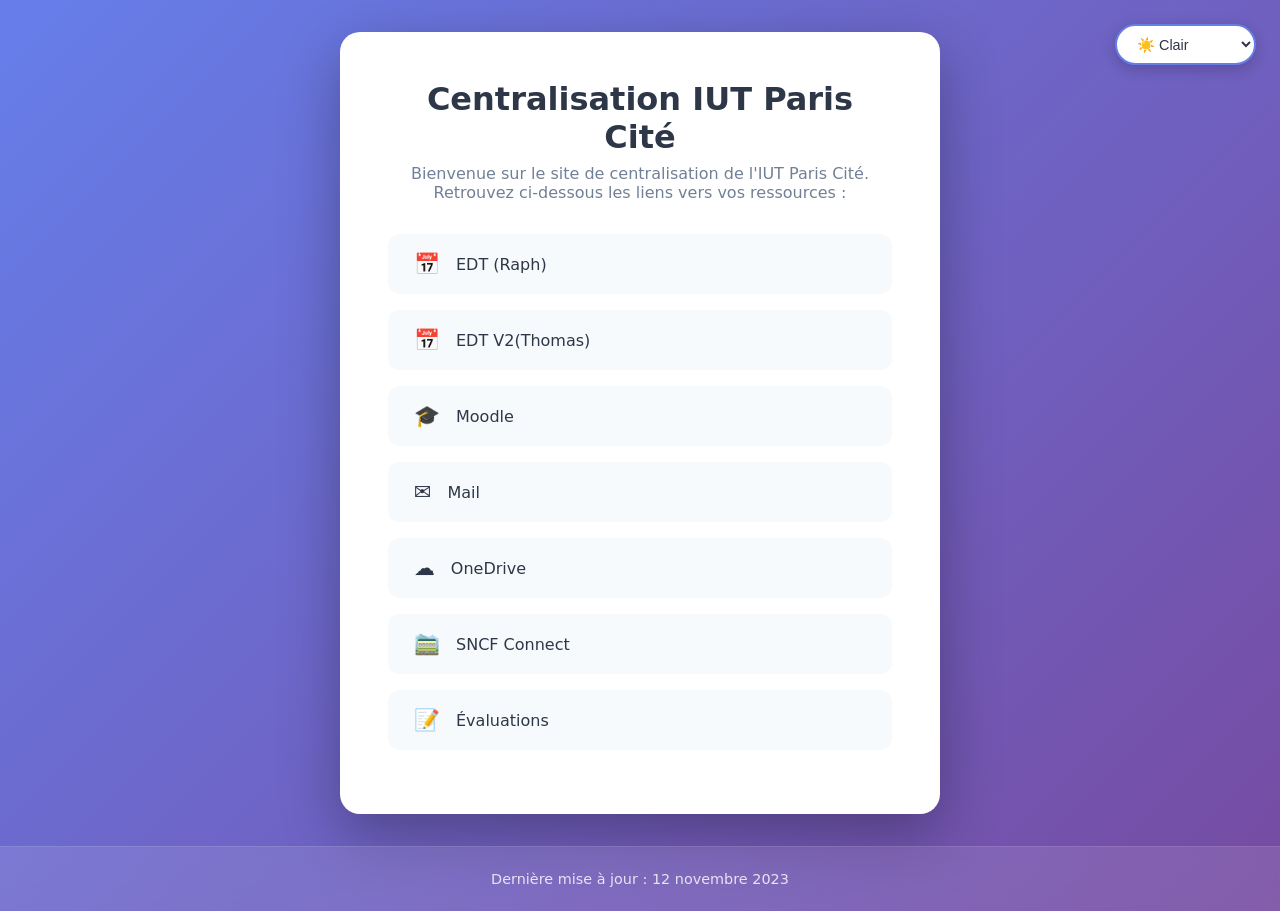
==== index.html @ b3e512ca "Add files via upload" ====
<!DOCTYPE html>
<html lang="fr" data-theme="clair">
<head>
    <meta charset="UTF-8">
    <meta name="viewport" content="width=device-width, initial-scale=1.0">
    <link rel="shortcut icon" href="logo.png" type="image/x-icon">
    <title>Centralisation IUT Paris Cité</title>
    <link rel="stylesheet" href="style.css">
    <script src="script.js" defer></script>
</head>
<body>
    <div class="theme-selector">
        <select id="themeSelect" onchange="changeTheme(this.value)">
            <option value="clair">☀️ Clair</option>
            <option value="sombre">🌙 Sombre</option>
            <option value="pariscite">🎓 Paris Cité</option>
        </select>
    </div>

    <main>
        <div class="container">
            <header>
                <h1>Centralisation IUT Paris Cité</h1>
                <p class="subtitle">Bienvenue sur le site de centralisation de l'IUT Paris Cité. Retrouvez ci-dessous les liens vers vos ressources :</p>
            </header>

            <ul class="links">
                <li><a href="https://edt.raph9213.xyz/" target="_blank" rel="noopener"><span class="icon">📅</span><span>EDT (Raph)</span></a></li>
                <li><a href="https://but.daisseur.xyz/semaine" target="_blank" rel="noopener"><span class="icon">📅</span><span>EDT V2(Thomas)</span></a></li>
                <li><a href="https://moodle2026.u-pariscite.fr/" target="_blank" rel="noopener"><span class="icon">🎓</span><span>Moodle</span></a></li>
                <li><a href="https://outlook.cloud.microsoft/mail/" target="_blank" rel="noopener"><span class="icon">✉️</span><span>Mail</span></a></li>
                <li><a href="https://up75-my.sharepoint.com/" target="_blank" rel="noopener"><span class="icon">☁️</span><span>OneDrive</span></a></li>
                <li><a href="https://www.sncf-connect.com/" target="_blank" rel="noopener"><span class="icon">🚞</span><span>SNCF Connect</span></a></li>
                <li><a href="eval.html" rel="noopener"><span class="icon">📝</span><span>Évaluations</span></a></li>
            </ul>
        </div>
    </main>

    <footer>
        <p>Dernière mise à jour : 12 novembre 2023</p>
    </footer>
</body>
</html>
---- style.css ----
:root {
    --transition: all 0.3s ease;
}

/* Thème Clair */
[data-theme="clair"] {
    --bg: linear-gradient(135deg, #667eea 0%, #764ba2 100%);
    --card-bg: #ffffff;
    --text: #2d3748;
    --text-secondary: #718096;
    --link-bg: #f7fafc;
    --link-hover-bg: #667eea;
    --link-hover-text: #ffffff;
    --accent: #667eea;
    --shadow: 0 20px 60px rgba(0, 0, 0, 0.3);
    --footer-bg: rgba(255, 255, 255, 0.1);
    --footer-text: rgba(255, 255, 255, 0.9);
}

/* Thème Sombre */
[data-theme="sombre"] {
    --bg: linear-gradient(135deg, #0f0c29 0%, #302b63 50%, #24243e 100%);
    --card-bg: #1a202c;
    --text: #e2e8f0;
    --text-secondary: #a0aec0;
    --link-bg: #2d3748;
    --link-hover-bg: #4c51bf;
    --link-hover-text: #ffffff;
    --accent: #805ad5;
    --shadow: 0 20px 60px rgba(0, 0, 0, 0.6);
    --footer-bg: rgba(0, 0, 0, 0.3);
    --footer-text: rgba(255, 255, 255, 0.7);
}

/* Thème Paris Cité */
[data-theme="pariscite"] {
    --bg: linear-gradient(135deg, #a7005f 0%, #610039 100%);
    --card-bg: #ffffff;
    --text: #003366;
    --text-secondary: #4a5568;
    --link-bg: #f0f4f8;
    --link-hover-bg: #E2001A;
    --link-hover-text: #ffffff;
    --accent: #E2001A;
    --shadow: 0 20px 60px rgba(0, 51, 102, 0.4);
    --footer-bg: rgba(0, 51, 102, 0.15);
    --footer-text: rgba(255, 255, 255, 0.9);
}

* {
    margin: 0;
    padding: 0;
    box-sizing: border-box;
}

body {
    font-family: 'Segoe UI', system-ui, sans-serif;
    background: var(--bg);
    min-height: 100vh;
    display: flex;
    flex-direction: column;
    transition: var(--transition);
}

.theme-selector {
    position: fixed;
    top: 1.5rem;
    right: 1.5rem;
    z-index: 100;
}

.theme-selector select {
    padding: 0.6rem 1rem;
    border-radius: 25px;
    border: 2px solid var(--accent);
    background: var(--card-bg);
    color: var(--text);
    font-size: 0.9rem;
    cursor: pointer;
    transition: var(--transition);
    box-shadow: 0 4px 15px rgba(0, 0, 0, 0.2);
}

.theme-selector select:hover {
    transform: translateY(-2px);
    box-shadow: 0 6px 20px rgba(0, 0, 0, 0.3);
}

main {
    flex: 1;
    display: flex;
    align-items: center;
    justify-content: center;
    padding: 2rem;
}

.container {
    background: var(--card-bg);
    border-radius: 20px;
    padding: 3rem;
    box-shadow: var(--shadow);
    max-width: 600px;
    width: 100%;
    transition: var(--transition);
}

h1 {
    color: var(--text);
    text-align: center;
    margin-bottom: 0.5rem;
    font-size: 2rem;
    transition: var(--transition);
}

.subtitle {
    text-align: center;
    color: var(--text-secondary);
    margin-bottom: 2rem;
    transition: var(--transition);
}

.links {
    list-style: none;
}

.links li {
    margin-bottom: 1rem;
}

.links a {
    display: flex;
    align-items: center;
    padding: 1rem 1.5rem;
    background: var(--link-bg);
    border-radius: 12px;
    text-decoration: none;
    color: var(--text);
    font-weight: 500;
    transition: var(--transition);
    border: 2px solid transparent;
}

.links a:hover {
    background: var(--link-hover-bg);
    color: var(--link-hover-text);
    transform: translateX(10px);
    border-color: var(--accent);
}

.icon {
    margin-right: 1rem;
    font-size: 1.3rem;
}

/* FOOTER */
footer {
    background: var(--footer-bg);
    color: var(--footer-text);
    text-align: center;
    padding: 1.5rem;
    margin-top: auto;
    backdrop-filter: blur(10px);
    border-top: 1px solid rgba(255, 255, 255, 0.1);
    transition: var(--transition);
}

footer p {
    font-size: 0.9rem;
    opacity: 0.9;
}

/* ===== Page Évaluations ===== */
.eval-section {
    margin-top: 2rem;
}

.eval-section h2 {
    color: var(--text);
    margin-bottom: 1rem;
    font-size: 1.3rem;
    border-bottom: 2px solid var(--accent);
    padding-bottom: 0.4rem;
    transition: var(--transition);
}

.eval-card {
    background: var(--link-bg);
    border-radius: 12px;
    padding: 1.2rem 1.5rem;
    margin-bottom: 1rem;
    border-left: 4px solid var(--accent);
    transition: var(--transition);
}

.eval-card:hover {
    transform: translateX(5px);
}

.eval-header {
    display: flex;
    justify-content: space-between;
    align-items: center;
    flex-wrap: wrap;
    gap: 0.5rem;
    margin-bottom: 0.5rem;
}

.badge {
    padding: 0.25rem 0.8rem;
    border-radius: 20px;
    font-size: 0.8rem;
    font-weight: 600;
    color: #fff;
}

.badge-math { background: #667eea; }
.badge-info { background: #48bb78; }
.badge-physique { background: #ed8936; }
.badge-sae { background: #E2001A; }

.eval-date {
    color: var(--text-secondary);
    font-size: 0.9rem;
}

.eval-date.deadline {
    color: #e53e3e;
    font-weight: 600;
}

.eval-card h3 {
    color: var(--text);
    margin-bottom: 0.3rem;
    transition: var(--transition);
}

.eval-chapitres, .eval-desc {
    color: var(--text-secondary);
    font-size: 0.9rem;
    transition: var(--transition);
}

/* Sujet déroulant */
.sujet-details {
    margin-top: 0.8rem;
}

.sujet-details summary {
    cursor: pointer;
    color: var(--accent);
    font-weight: 600;
    padding: 0.4rem 0;
    user-select: none;
}

.sujet-details summary:hover {
    text-decoration: underline;
}

.sujet-content {
    margin-top: 0.6rem;
    padding: 1rem;
    background: var(--card-bg);
    border-radius: 8px;
    color: var(--text);
    transition: var(--transition);
}

.sujet-content ul {
    padding-left: 1.2rem;
}

.sujet-content li {
    margin-bottom: 0.3rem;
    color: var(--text-secondary);
}
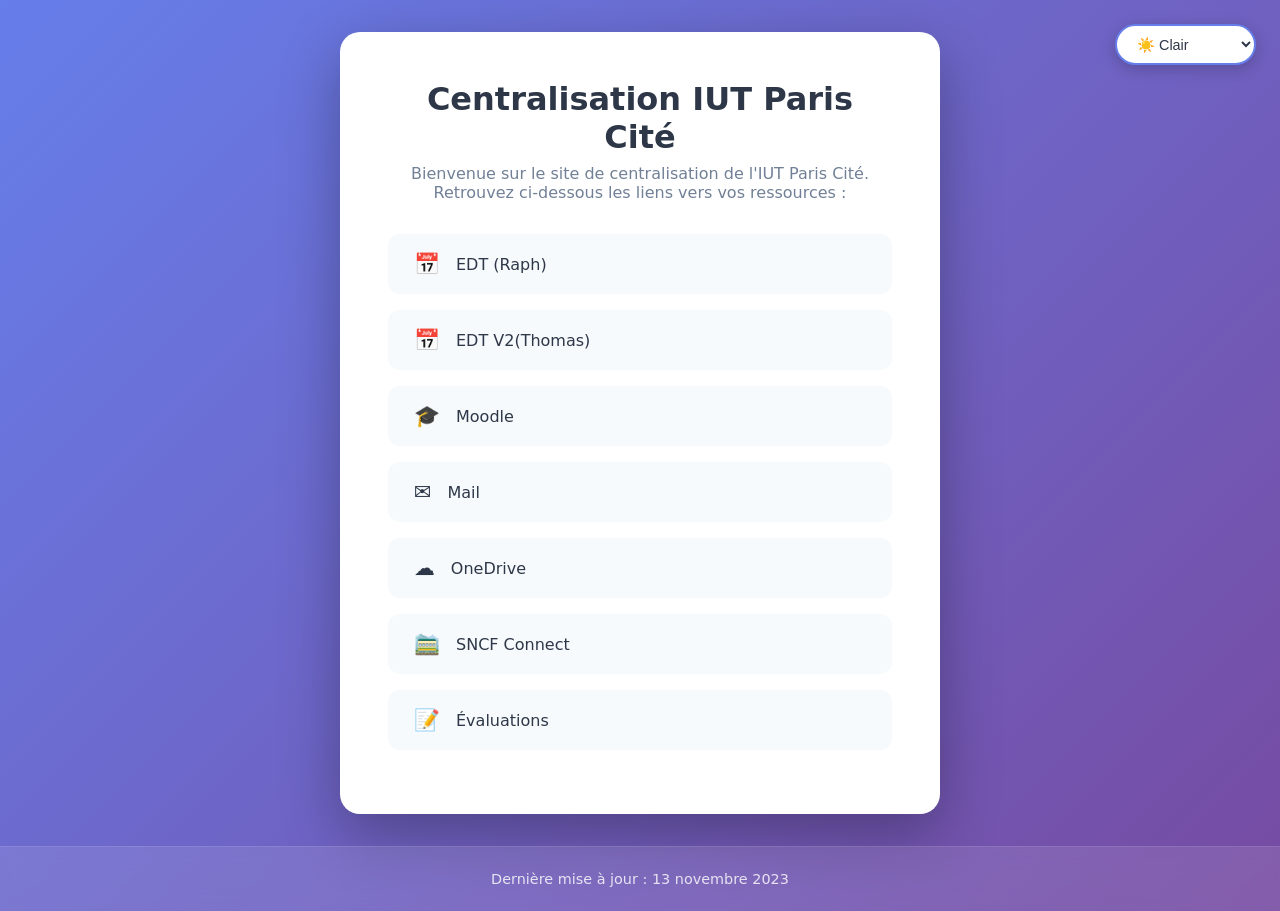
==== commit 8e732ada: "Add files via upload" ====
--- a/index.html
+++ b/index.html
@@ -37,7 +37,7 @@
     </main>
 
     <footer>
-        <p>Dernière mise à jour : 12 novembre 2023</p>
+        <p>Dernière mise à jour : 13 novembre 2023</p>
     </footer>
 </body>
 </html>
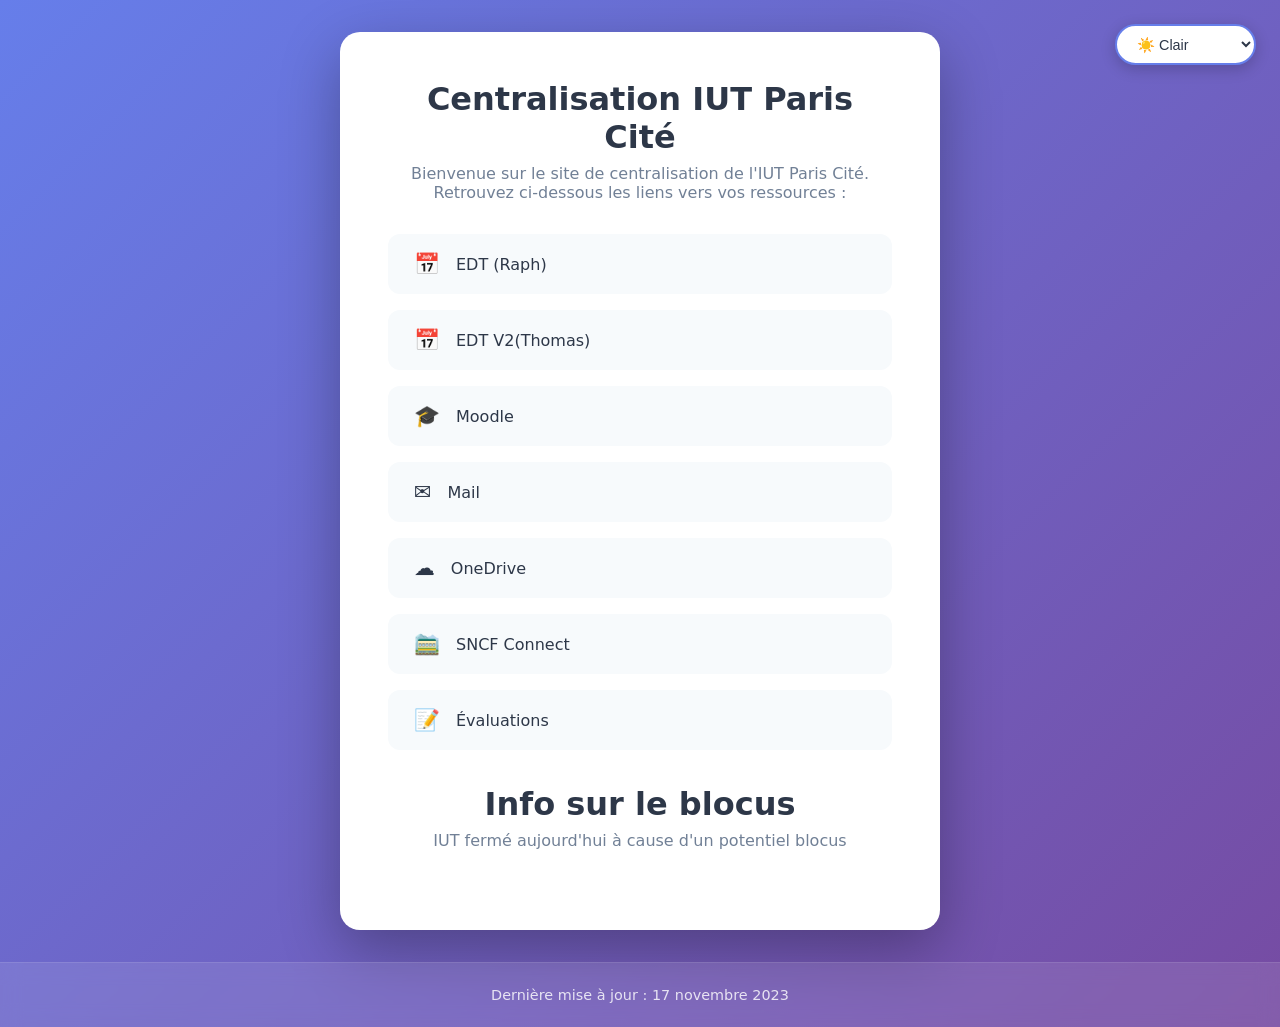
==== commit dfa0e2b0: "Add files via upload" ====
--- a/index.html
+++ b/index.html
@@ -33,11 +33,14 @@
                 <li><a href="https://www.sncf-connect.com/" target="_blank" rel="noopener"><span class="icon">🚞</span><span>SNCF Connect</span></a></li>
                 <li><a href="eval.html" rel="noopener"><span class="icon">📝</span><span>Évaluations</span></a></li>
             </ul>
+            <br>
+            <h1>Info sur le blocus</h1>
+            <p class="subtitle">IUT fermé aujourd'hui à cause d'un potentiel blocus</p>
         </div>
     </main>
 
     <footer>
-        <p>Dernière mise à jour : 13 novembre 2023</p>
+        <p>Dernière mise à jour : 17 novembre 2023</p>
     </footer>
 </body>
 </html>
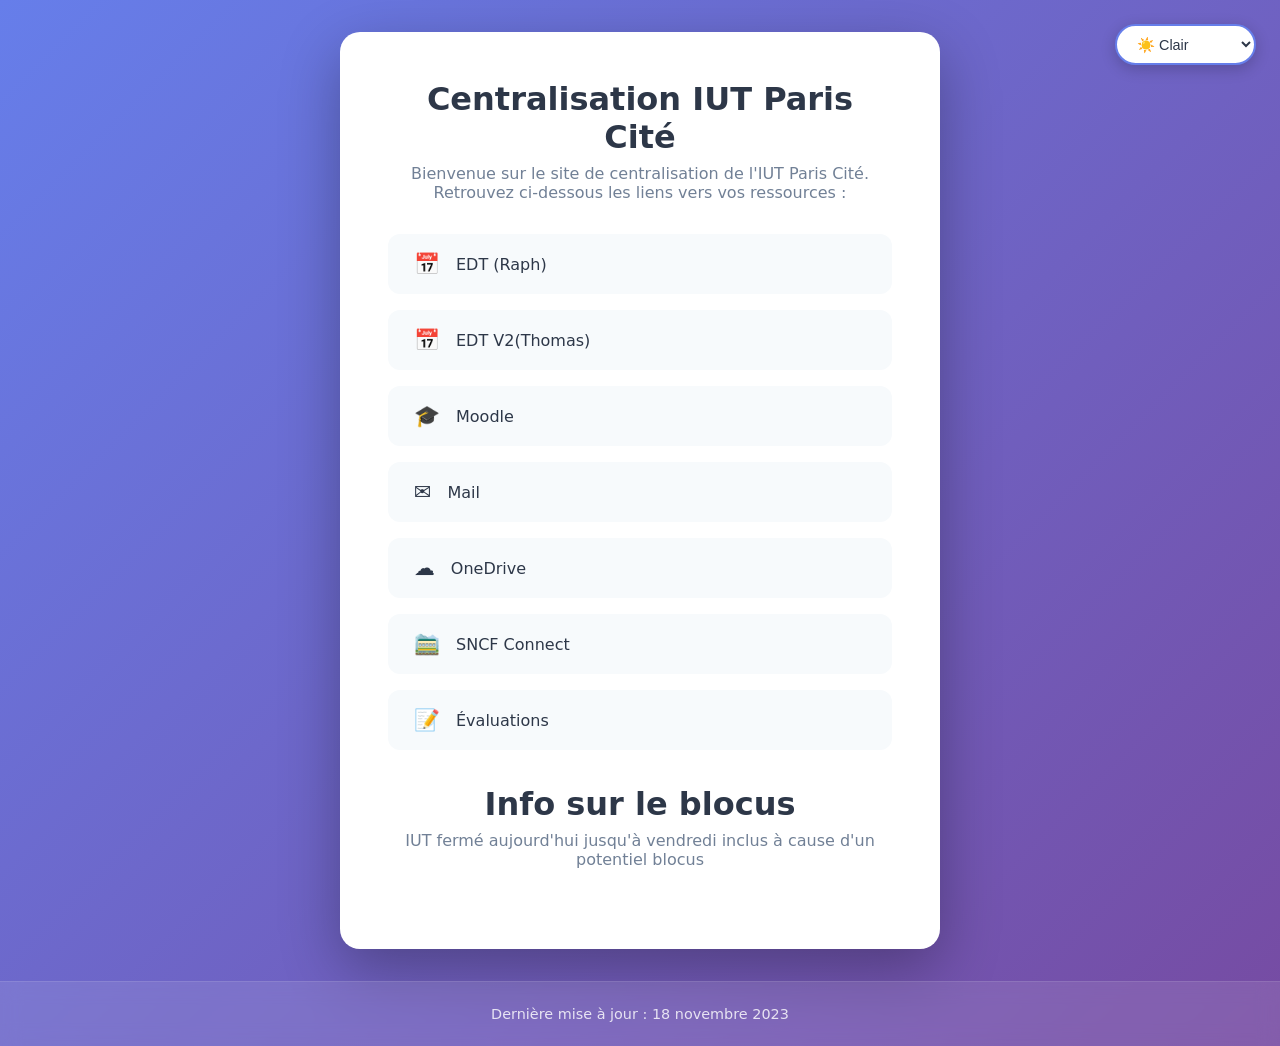
==== commit 62271335: "Add files via upload" ====
--- a/index.html
+++ b/index.html
@@ -35,12 +35,12 @@
             </ul>
             <br>
             <h1>Info sur le blocus</h1>
-            <p class="subtitle">IUT fermé aujourd'hui à cause d'un potentiel blocus</p>
+            <p class="subtitle">IUT fermé aujourd'hui jusqu'à vendredi inclus à cause d'un potentiel blocus</p>
         </div>
     </main>
 
     <footer>
-        <p>Dernière mise à jour : 17 novembre 2023</p>
+        <p>Dernière mise à jour : 18 novembre 2023</p>
     </footer>
 </body>
 </html>
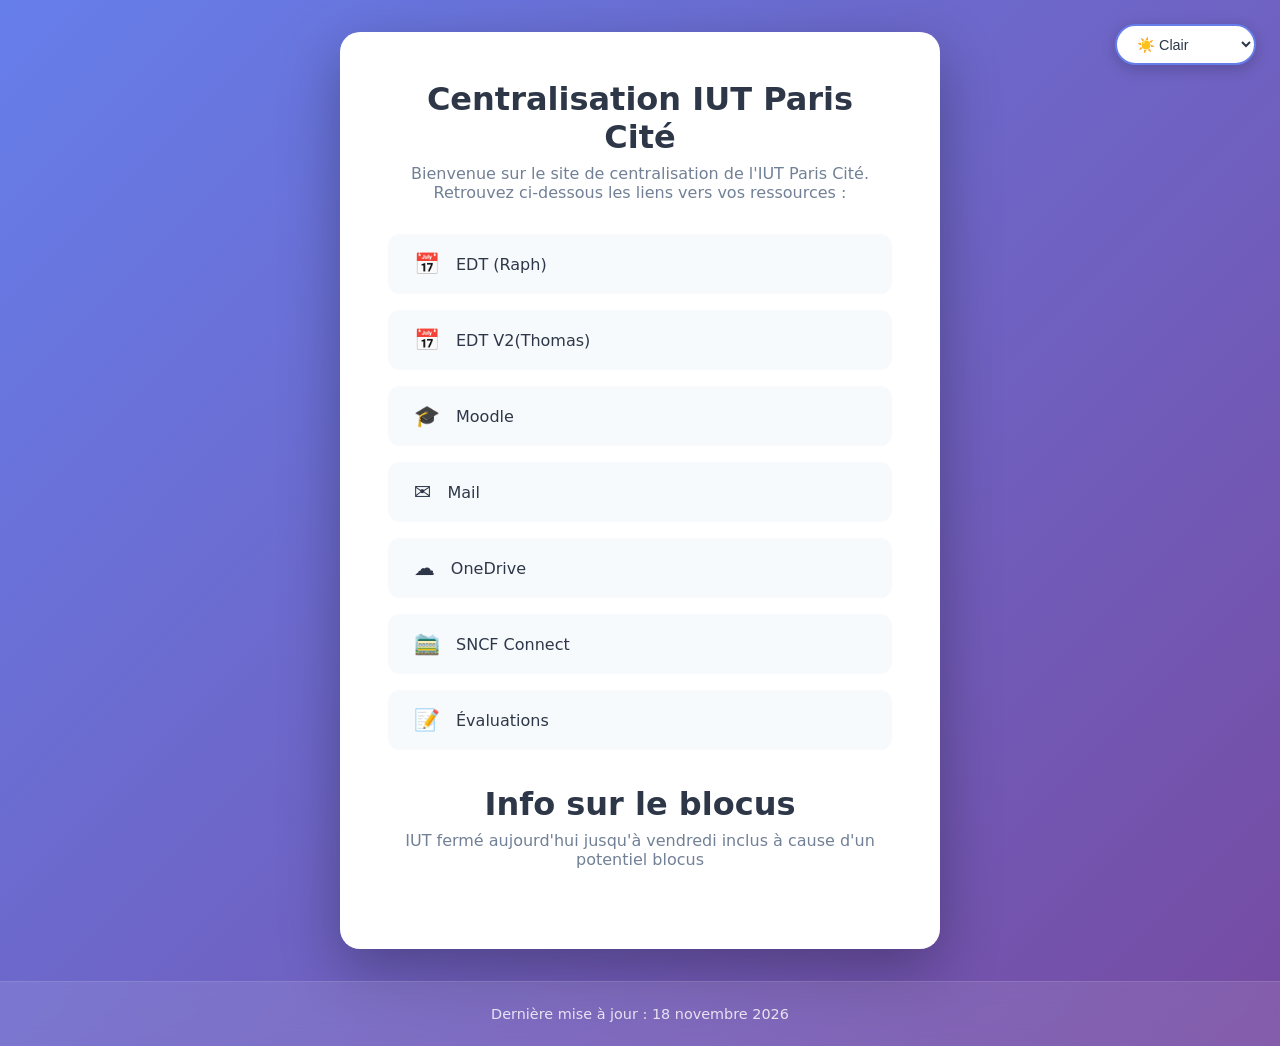
==== commit a15db56e: "Add files via upload" ====
--- a/index.html
+++ b/index.html
@@ -40,7 +40,7 @@
     </main>
 
     <footer>
-        <p>Dernière mise à jour : 18 novembre 2023</p>
+        <p>Dernière mise à jour : 18 novembre 2026</p>
     </footer>
 </body>
 </html>
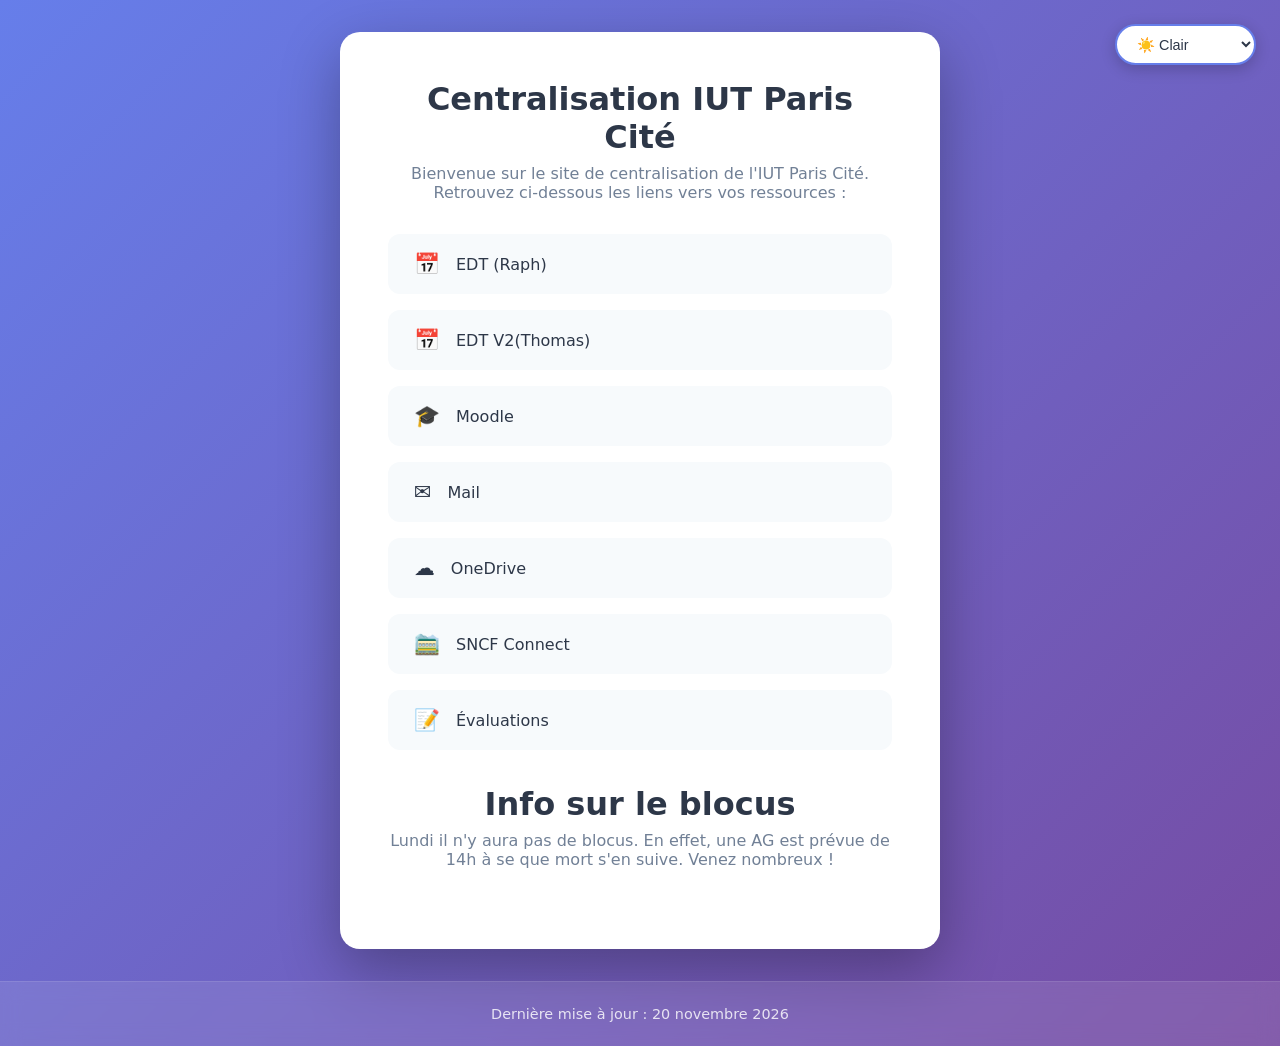
==== commit 103252ba: "Add files via upload" ====
--- a/index.html
+++ b/index.html
@@ -35,12 +35,13 @@
             </ul>
             <br>
             <h1>Info sur le blocus</h1>
-            <p class="subtitle">IUT fermé aujourd'hui jusqu'à vendredi inclus à cause d'un potentiel blocus</p>
+            <p class="subtitle">Lundi il n'y aura pas de blocus. En effet, une AG est prévue de 14h à se que mort s'en suive. Venez nombreux !
+            </p>
         </div>
     </main>
 
     <footer>
-        <p>Dernière mise à jour : 18 novembre 2026</p>
+        <p>Dernière mise à jour : 20 novembre 2026</p>
     </footer>
 </body>
 </html>
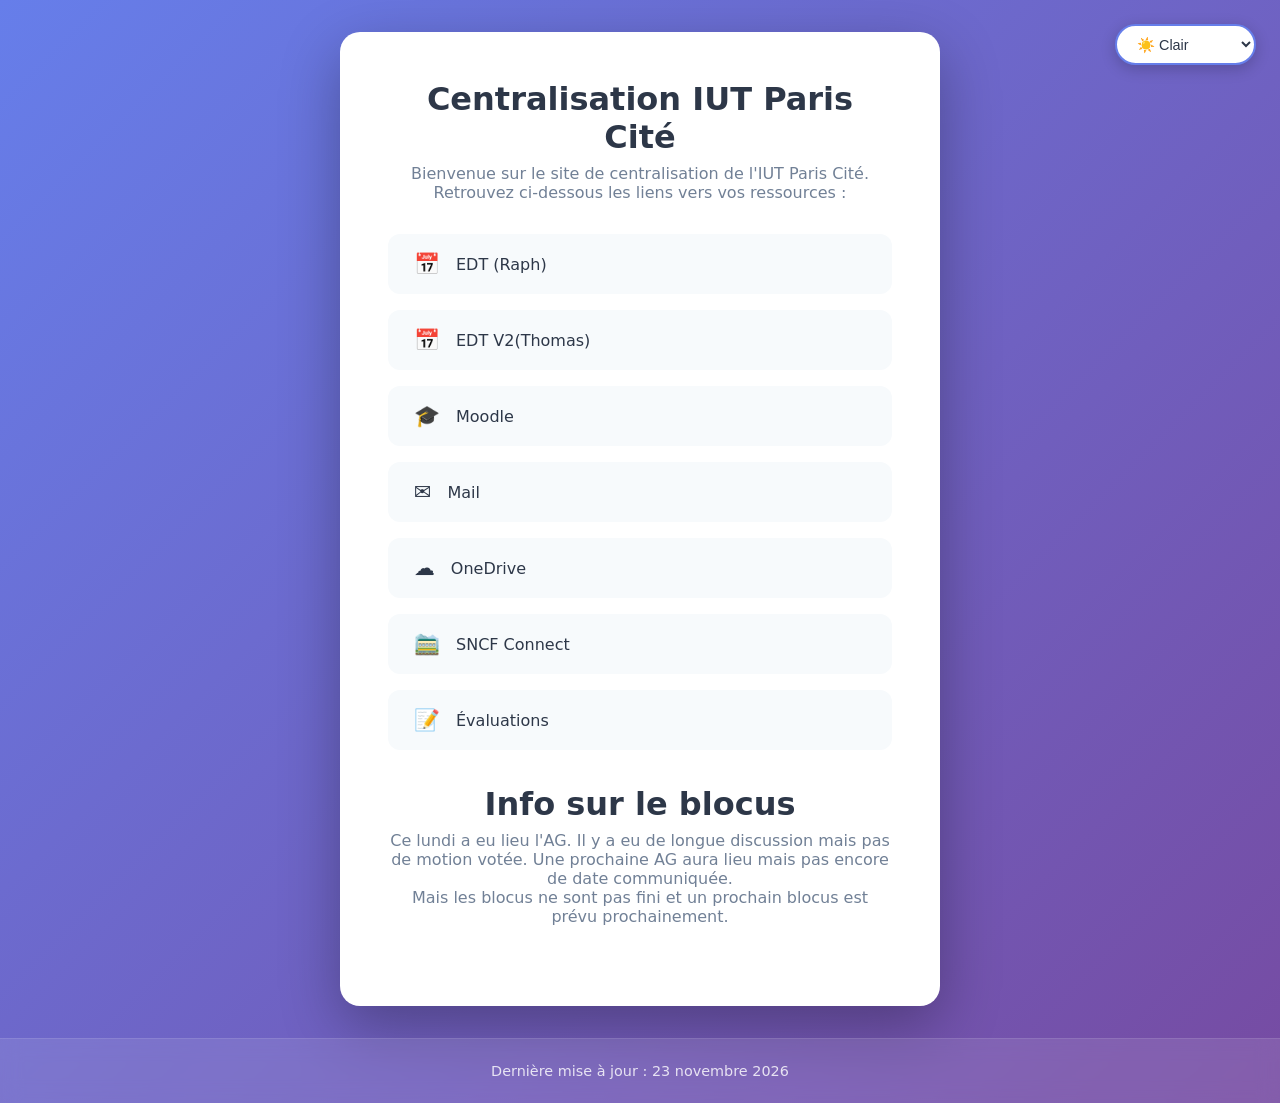
==== commit a01cbec5: "Add files via upload" ====
--- a/index.html
+++ b/index.html
@@ -35,13 +35,14 @@
             </ul>
             <br>
             <h1>Info sur le blocus</h1>
-            <p class="subtitle">Lundi il n'y aura pas de blocus. En effet, une AG est prévue de 14h à se que mort s'en suive. Venez nombreux !
+            <p class="subtitle">Ce lundi a eu lieu l'AG. Il y a eu de longue discussion mais pas de motion votée. Une prochaine AG aura lieu mais pas encore de date communiquée.<br>
+                Mais les blocus ne sont pas fini et un prochain blocus est prévu prochainement.
             </p>
         </div>
     </main>
 
     <footer>
-        <p>Dernière mise à jour : 20 novembre 2026</p>
+        <p>Dernière mise à jour : 23 novembre 2026</p>
     </footer>
 </body>
 </html>
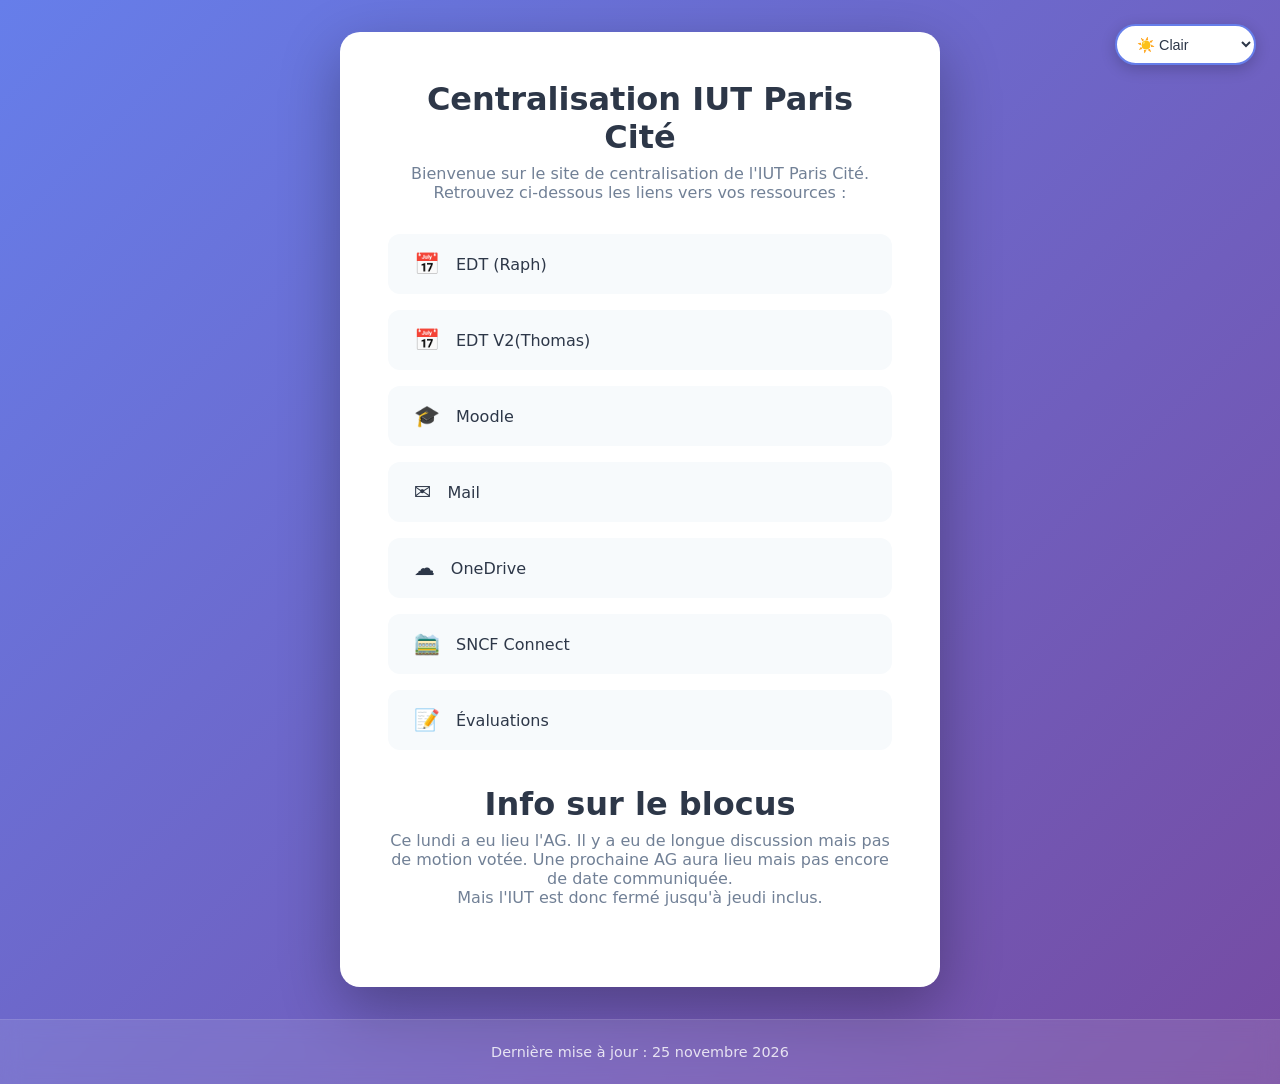
==== commit 9ad4a7fd: "Add files via upload" ====
--- a/index.html
+++ b/index.html
@@ -36,13 +36,13 @@
             <br>
             <h1>Info sur le blocus</h1>
             <p class="subtitle">Ce lundi a eu lieu l'AG. Il y a eu de longue discussion mais pas de motion votée. Une prochaine AG aura lieu mais pas encore de date communiquée.<br>
-                Mais les blocus ne sont pas fini et un prochain blocus est prévu prochainement.
+                Mais l'IUT est donc fermé jusqu'à jeudi inclus.
             </p>
         </div>
     </main>
 
     <footer>
-        <p>Dernière mise à jour : 23 novembre 2026</p>
+        <p>Dernière mise à jour : 25 novembre 2026</p>
     </footer>
 </body>
 </html>
